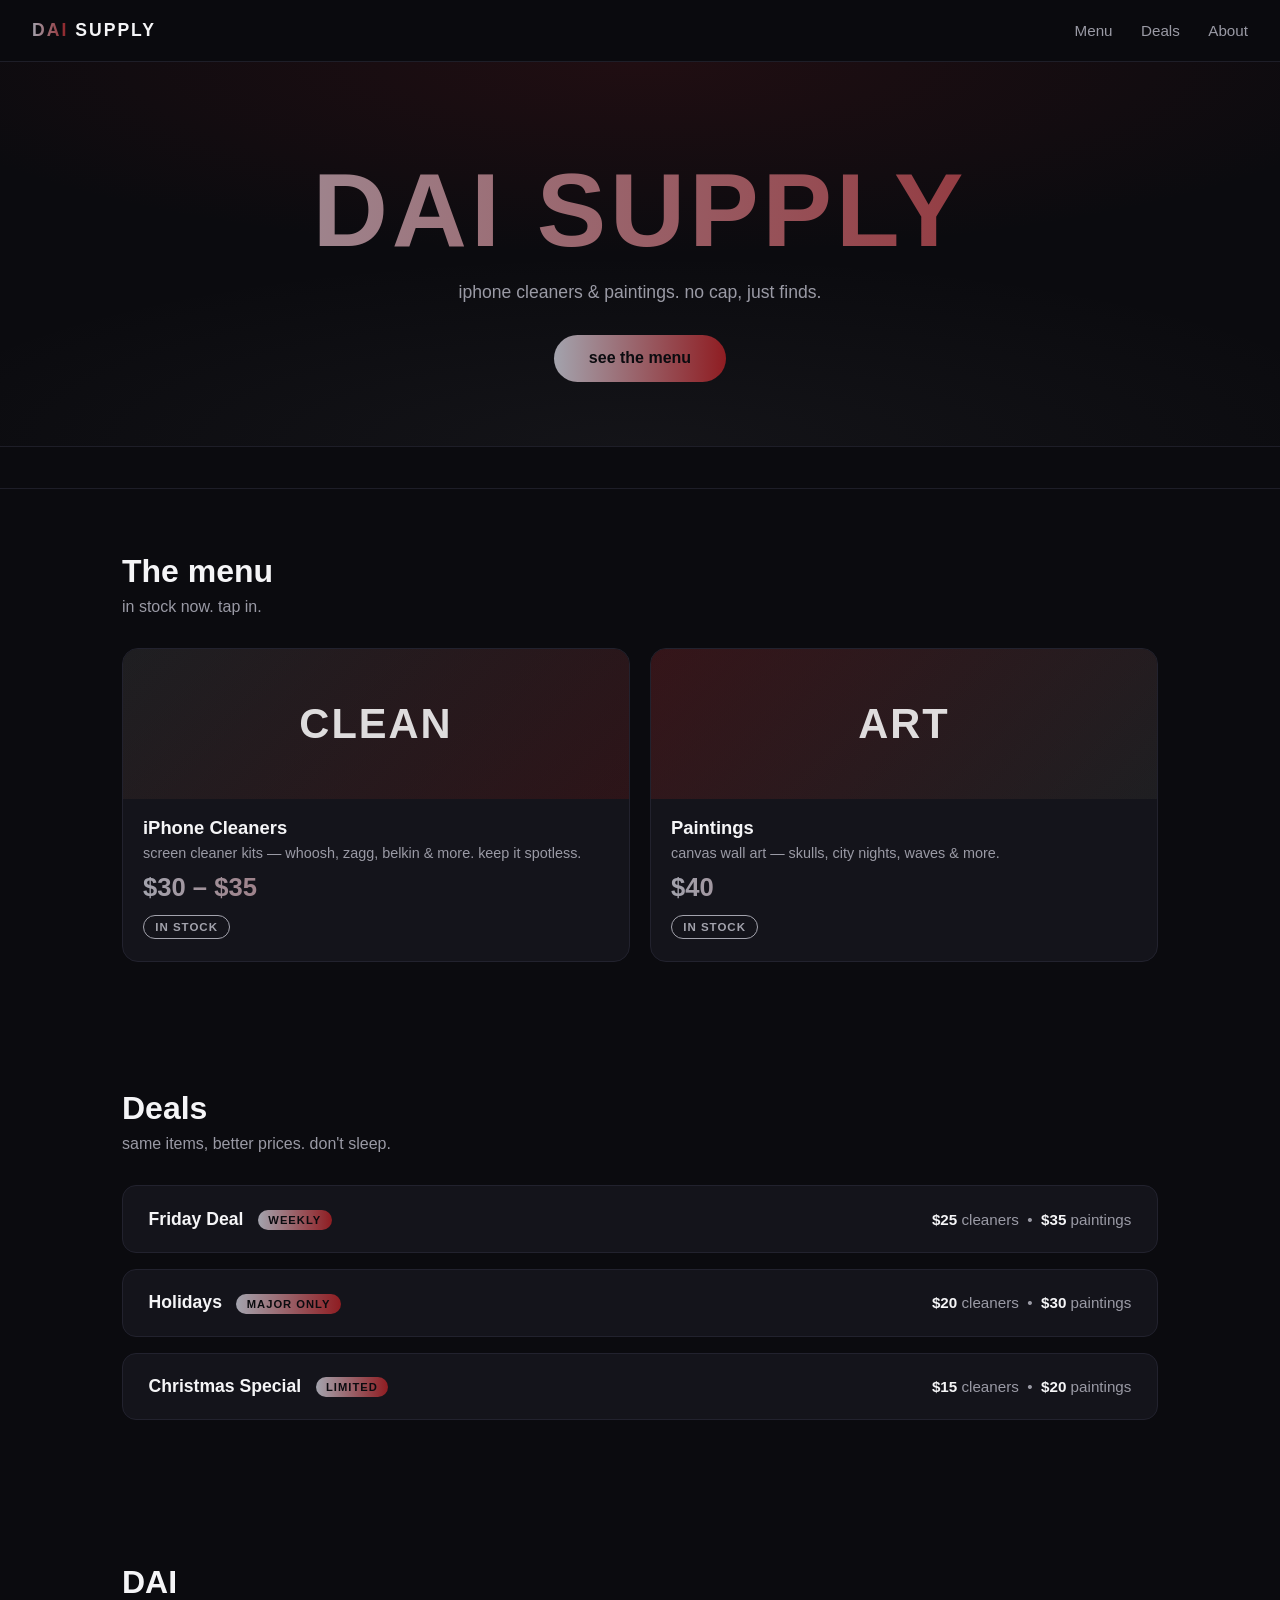
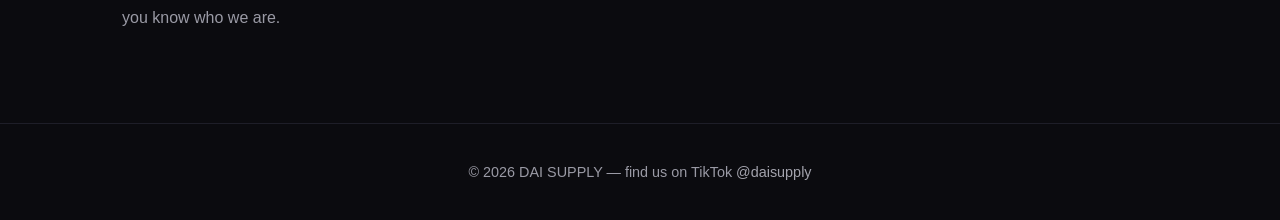
==== index.html @ c64c6b8e "niche colorway: silver + blood red on black" ====
<!DOCTYPE html>
<html lang="en">
<head>
<meta charset="UTF-8">
<meta name="viewport" content="width=device-width, initial-scale=1.0">
<title>DAI SUPPLY — curated finds</title>
<meta name="description" content="DAI SUPPLY — iPhone cleaners & paintings. Picked by Deion, Aiyana & Isaiah.">
<style>
  * { margin: 0; padding: 0; box-sizing: border-box; }
  :root {
    --bg: #0b0b0f;
    --card: #14141b;
    --cyan: #a3a3ad;
    --pink: #8f1d22;
    --text: #f5f5f7;
    --muted: #9a9aa5;
  }
  html { scroll-behavior: smooth; }
  body {
    background: var(--bg);
    color: var(--text);
    font-family: -apple-system, BlinkMacSystemFont, "Segoe UI", Roboto, Helvetica, Arial, sans-serif;
    overflow-x: hidden;
  }
  nav {
    display: flex; justify-content: space-between; align-items: center;
    padding: 1.25rem 2rem;
    position: sticky; top: 0; z-index: 10;
    background: rgba(11,11,15,.85); backdrop-filter: blur(12px);
    border-bottom: 1px solid #1e1e28;
  }
  .logo { font-weight: 900; letter-spacing: 2px; font-size: 1.1rem; }
  .logo span {
    background: linear-gradient(90deg, var(--cyan), var(--pink));
    -webkit-background-clip: text; background-clip: text; color: transparent;
  }
  nav a.links { color: var(--muted); text-decoration: none; margin-left: 1.5rem; font-size: .95rem; }
  nav a.links:hover { color: var(--text); }
  .hero {
    text-align: center;
    padding: 6rem 1.5rem 4rem;
    background: radial-gradient(ellipse 60% 50% at 50% 0%, rgba(143,29,34,.16), transparent),
                radial-gradient(ellipse 60% 50% at 50% 100%, rgba(163,163,173,.06), transparent);
  }
  .hero h1 {
    font-size: clamp(3rem, 10vw, 6.5rem);
    font-weight: 900; letter-spacing: 4px; line-height: 1;
    background: linear-gradient(90deg, var(--cyan), var(--pink));
    -webkit-background-clip: text; background-clip: text; color: transparent;
  }
  .hero p { color: var(--muted); margin: 1.25rem 0 2rem; font-size: 1.1rem; }
  .btn {
    display: inline-block;
    padding: .9rem 2.2rem; border-radius: 999px;
    background: linear-gradient(90deg, var(--cyan), var(--pink));
    color: #0b0b0f; font-weight: 800; text-decoration: none;
    transition: transform .15s ease;
  }
  .btn:hover { transform: scale(1.05); }
  .marquee {
    overflow: hidden; white-space: nowrap;
    border-top: 1px solid #1e1e28; border-bottom: 1px solid #1e1e28;
    padding: .8rem 0; color: var(--muted); font-size: .9rem; letter-spacing: 3px;
  }
  .marquee span { display: inline-block; padding-left: 100%; animation: slide 18s linear infinite; }
  @keyframes slide { to { transform: translateX(-100%); } }
  section { padding: 4rem 2rem; max-width: 1100px; margin: 0 auto; }
  h2 { font-size: 2rem; font-weight: 800; margin-bottom: .5rem; }
  .sub { color: var(--muted); margin-bottom: 2rem; }
  .grid { display: grid; grid-template-columns: repeat(auto-fit, minmax(240px, 1fr)); gap: 1.25rem; }
  .card {
    background: var(--card); border: 1px solid #22222e; border-radius: 16px;
    overflow: hidden; transition: transform .15s ease, border-color .15s ease;
  }
  .card:hover { transform: translateY(-4px); border-color: var(--pink); }
  .art { height: 150px; display: flex; align-items: center; justify-content: center;
         font-size: 2.6rem; font-weight: 900; color: rgba(255,255,255,.85); letter-spacing: 2px; }
  .a1 { background: linear-gradient(135deg, #a3a3ad22, #8f1d2233), linear-gradient(135deg,#0a0a0c,#141216); }
  .a2 { background: linear-gradient(135deg, #8f1d2244, #a3a3ad22), linear-gradient(135deg,#141216,#0a0a0c); }
  .card .body { padding: 1.1rem 1.25rem 1.4rem; }
  .card h3 { font-size: 1.15rem; margin-bottom: .35rem; }
  .card p { color: var(--muted); font-size: .9rem; margin-bottom: .8rem; }
  .price { font-size: 1.6rem; font-weight: 900; margin-bottom: .8rem;
    background: linear-gradient(90deg, var(--cyan), var(--pink));
    -webkit-background-clip: text; background-clip: text; color: transparent; }
  .badge {
    display: inline-block; font-size: .72rem; font-weight: 700; letter-spacing: 1px;
    padding: .3rem .7rem; border-radius: 999px;
    border: 1px solid var(--cyan); color: var(--cyan);
  }
  .deal {
    background: var(--card); border: 1px solid #22222e; border-radius: 14px;
    padding: 1.4rem 1.6rem; margin-bottom: 1rem;
    display: flex; justify-content: space-between; align-items: center; flex-wrap: wrap; gap: .75rem;
  }
  .deal h3 { font-size: 1.1rem; }
  .deal h3 .tag {
    font-size: .7rem; font-weight: 800; letter-spacing: 1px; margin-left: .6rem;
    padding: .25rem .65rem; border-radius: 999px; vertical-align: middle;
    background: linear-gradient(90deg, var(--cyan), var(--pink)); color: #0b0b0f;
  }
  .deal .prices { color: var(--muted); font-size: .95rem; }
  .deal .prices b { color: var(--text); }
  .trio { display: flex; gap: 1rem; flex-wrap: wrap; margin-top: 1rem; }
  .person {
    flex: 1; min-width: 160px; background: var(--card);
    border: 1px solid #22222e; border-radius: 14px; padding: 1.25rem; text-align: center;
  }
  .person .init {
    width: 56px; height: 56px; border-radius: 50%; margin: 0 auto .8rem;
    display: flex; align-items: center; justify-content: center;
    font-weight: 900; font-size: 1.3rem; color: #0b0b0f;
    background: linear-gradient(135deg, var(--cyan), var(--pink));
  }
  footer {
    text-align: center; padding: 2.5rem 1rem; color: var(--muted);
    border-top: 1px solid #1e1e28; font-size: .9rem;
  }
  footer a { color: var(--cyan); text-decoration: none; }
</style>
</head>
<body>

<nav>
  <div class="logo"><span>DAI</span> SUPPLY</div>
  <div>
    <a class="links" href="#menu">Menu</a>
    <a class="links" href="#deals">Deals</a>
    <a class="links" href="#about">About</a>
  </div>
</nav>

<div class="hero">
  <h1>DAI SUPPLY</h1>
  <p>iphone cleaners &amp; paintings. no cap, just finds.</p>
  <a class="btn" href="#menu">see the menu</a>
</div>

<div class="marquee"><span>DAI SUPPLY &nbsp;•&nbsp; IPHONE CLEANERS &nbsp;•&nbsp; PAINTINGS &nbsp;•&nbsp; DAI SUPPLY &nbsp;•&nbsp; IPHONE CLEANERS &nbsp;•&nbsp; PAINTINGS &nbsp;•&nbsp;</span></div>

<section id="menu">
  <h2>The menu</h2>
  <p class="sub">in stock now. tap in.</p>
  <div class="grid">
    <div class="card">
      <div class="art a1">CLEAN</div>
      <div class="body">
        <h3>iPhone Cleaners</h3>
        <p>screen cleaner kits — whoosh, zagg, belkin &amp; more. keep it spotless.</p>
        <div class="price">$30 – $35</div>
        <span class="badge">IN STOCK</span>
      </div>
    </div>
    <div class="card">
      <div class="art a2">ART</div>
      <div class="body">
        <h3>Paintings</h3>
        <p>canvas wall art — skulls, city nights, waves &amp; more.</p>
        <div class="price">$40</div>
        <span class="badge">IN STOCK</span>
      </div>
    </div>
  </div>
</section>

<section id="deals">
  <h2>Deals</h2>
  <p class="sub">same items, better prices. don't sleep.</p>
  <div class="deal">
    <h3>Friday Deal <span class="tag">WEEKLY</span></h3>
    <div class="prices"><b>$25</b> cleaners &nbsp;•&nbsp; <b>$35</b> paintings</div>
  </div>
  <div class="deal">
    <h3>Holidays <span class="tag">MAJOR ONLY</span></h3>
    <div class="prices"><b>$20</b> cleaners &nbsp;•&nbsp; <b>$30</b> paintings</div>
  </div>
  <div class="deal">
    <h3>Christmas Special <span class="tag">LIMITED</span></h3>
    <div class="prices"><b>$15</b> cleaners &nbsp;•&nbsp; <b>$20</b> paintings</div>
  </div>
</section>

<section id="about">
  <h2>DAI</h2>
  <p class="sub">you know who we are.</p>
</section>

<footer>
  © 2026 DAI SUPPLY — find us on TikTok <a href="https://www.tiktok.com" target="_blank" rel="noopener">@daisupply</a>
</footer>

</body>
</html>
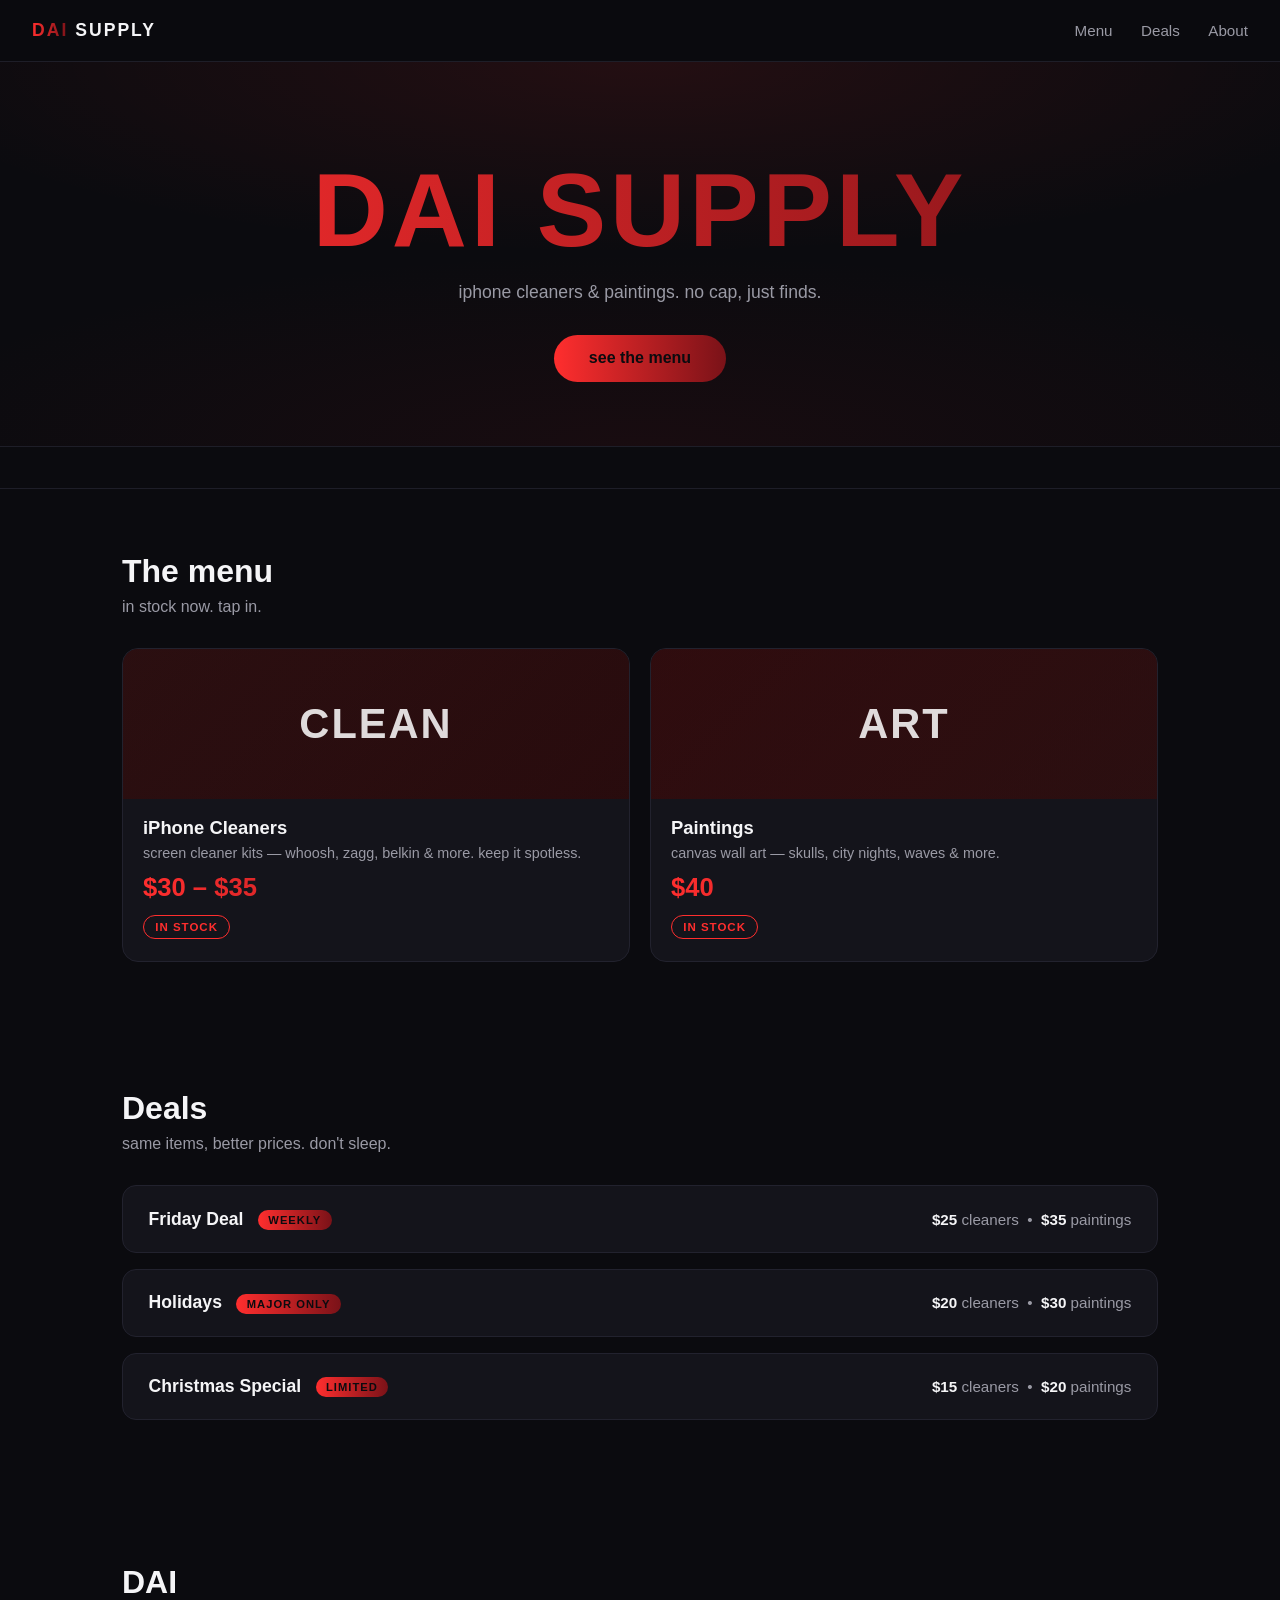
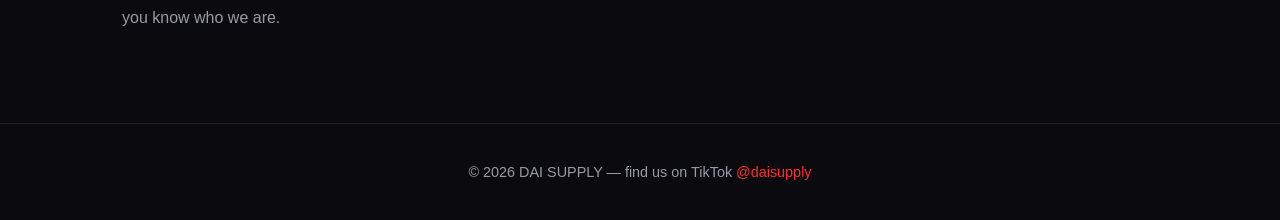
==== commit 1f4772cc: "black and red only" ====
--- a/index.html
+++ b/index.html
@@ -10,8 +10,8 @@
   :root {
     --bg: #0b0b0f;
     --card: #14141b;
-    --cyan: #a3a3ad;
-    --pink: #8f1d22;
+    --cyan: #ff2e2e;
+    --pink: #7a1218;
     --text: #f5f5f7;
     --muted: #9a9aa5;
   }
@@ -39,8 +39,8 @@
   .hero {
     text-align: center;
     padding: 6rem 1.5rem 4rem;
-    background: radial-gradient(ellipse 60% 50% at 50% 0%, rgba(143,29,34,.16), transparent),
-                radial-gradient(ellipse 60% 50% at 50% 100%, rgba(163,163,173,.06), transparent);
+    background: radial-gradient(ellipse 60% 50% at 50% 0%, rgba(255,46,46,.10), transparent),
+                radial-gradient(ellipse 60% 50% at 50% 100%, rgba(122,18,24,.12), transparent);
   }
   .hero h1 {
     font-size: clamp(3rem, 10vw, 6.5rem);
@@ -75,8 +75,8 @@
   .card:hover { transform: translateY(-4px); border-color: var(--pink); }
   .art { height: 150px; display: flex; align-items: center; justify-content: center;
          font-size: 2.6rem; font-weight: 900; color: rgba(255,255,255,.85); letter-spacing: 2px; }
-  .a1 { background: linear-gradient(135deg, #a3a3ad22, #8f1d2233), linear-gradient(135deg,#0a0a0c,#141216); }
-  .a2 { background: linear-gradient(135deg, #8f1d2244, #a3a3ad22), linear-gradient(135deg,#141216,#0a0a0c); }
+  .a1 { background: linear-gradient(135deg, #ff2e2e22, #7a121833), linear-gradient(135deg,#0a0a0c,#140a0b); }
+  .a2 { background: linear-gradient(135deg, #7a121844, #ff2e2e22), linear-gradient(135deg,#140a0b,#0a0a0c); }
   .card .body { padding: 1.1rem 1.25rem 1.4rem; }
   .card h3 { font-size: 1.15rem; margin-bottom: .35rem; }
   .card p { color: var(--muted); font-size: .9rem; margin-bottom: .8rem; }
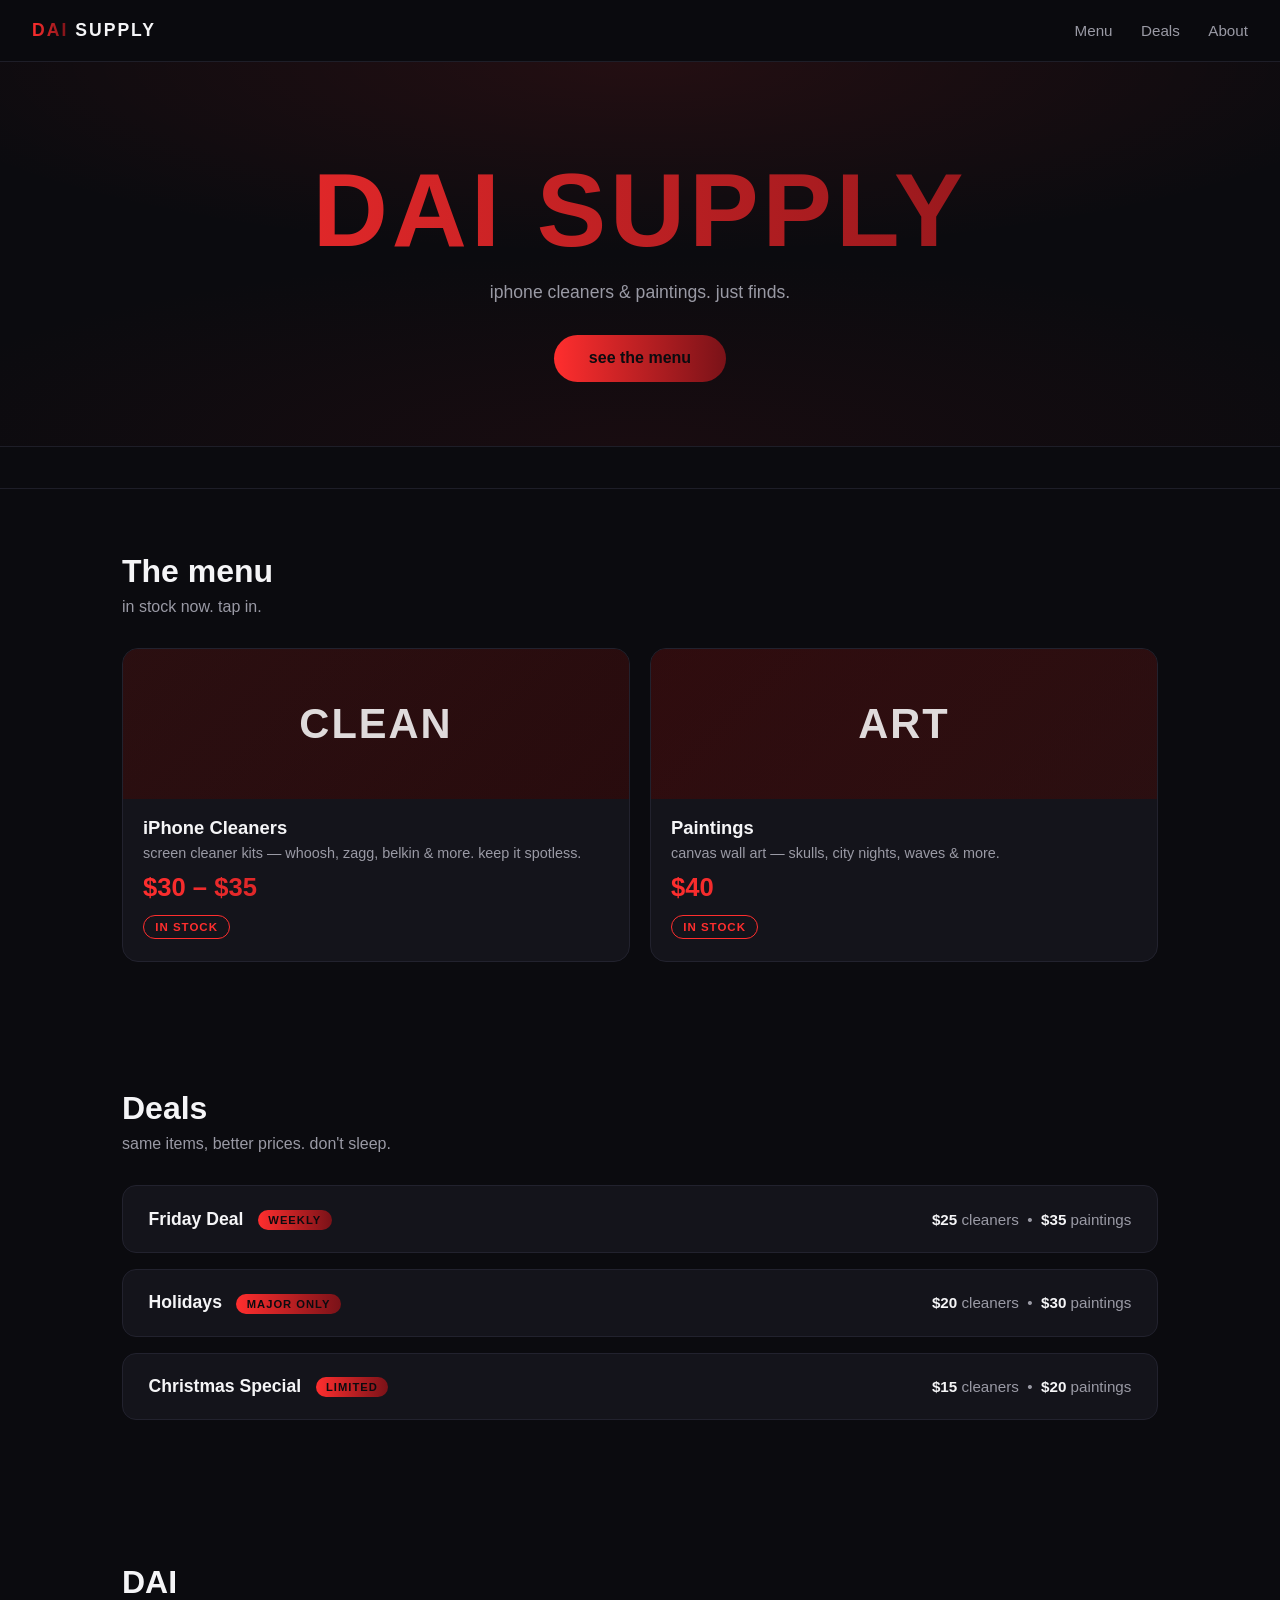
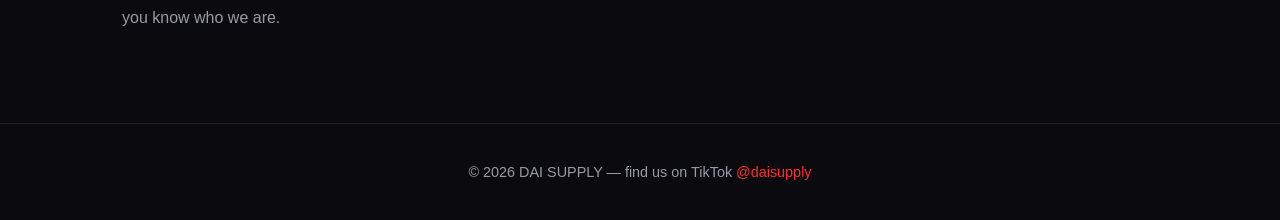
==== commit 1ccdd7e5: "remove no cap from tagline" ====
--- a/index.html
+++ b/index.html
@@ -132,7 +132,7 @@
 
 <div class="hero">
   <h1>DAI SUPPLY</h1>
-  <p>iphone cleaners &amp; paintings. no cap, just finds.</p>
+  <p>iphone cleaners &amp; paintings. just finds.</p>
   <a class="btn" href="#menu">see the menu</a>
 </div>
 
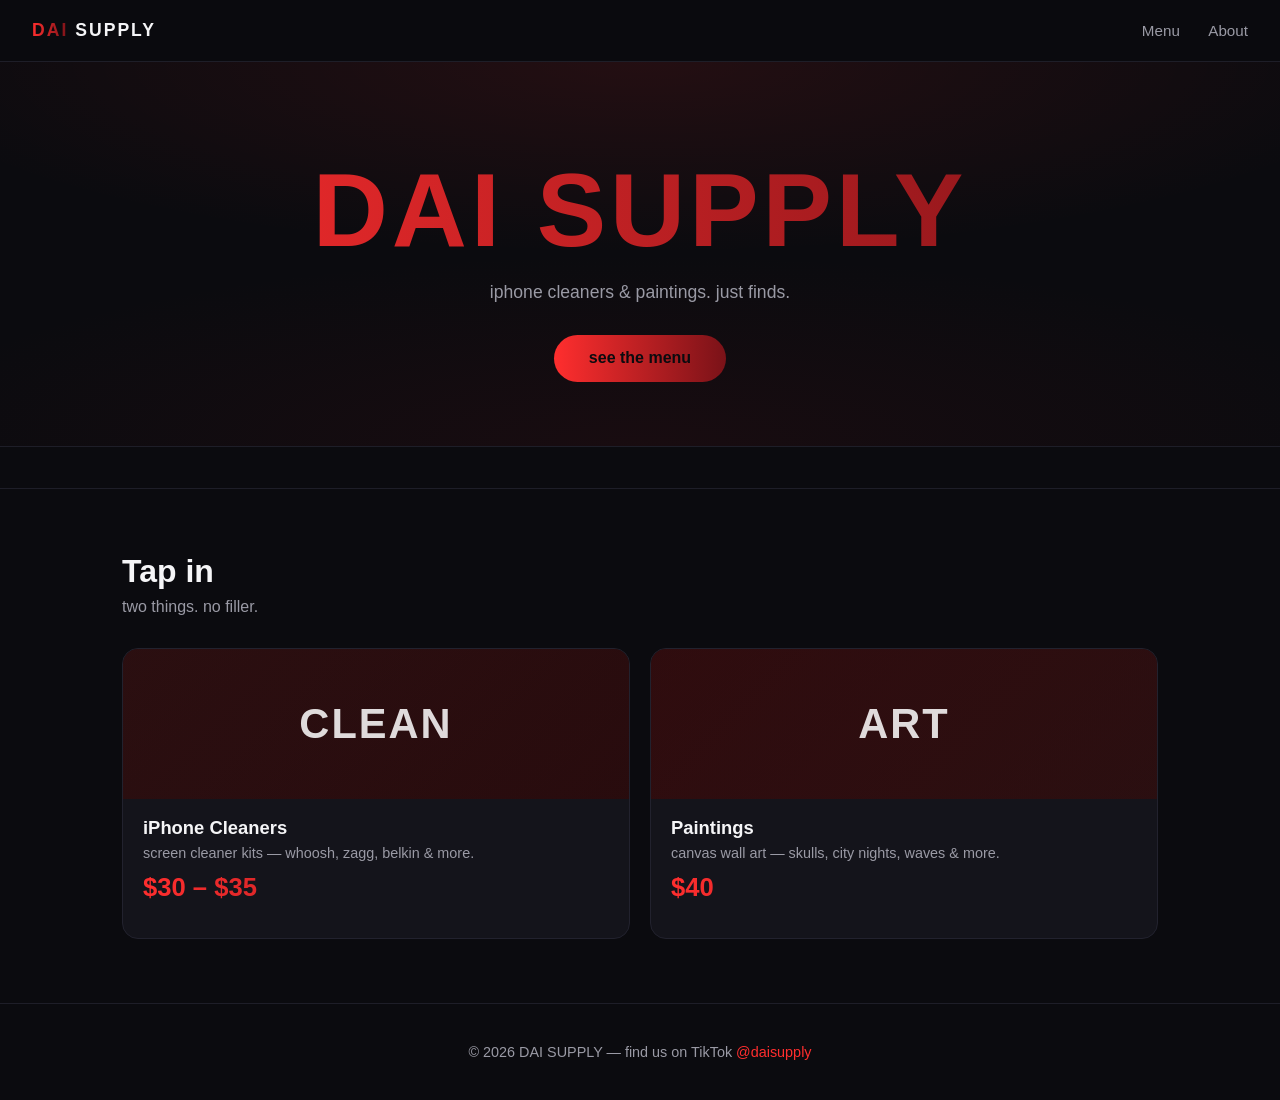
==== commit 55106554: "split into home/menu/about pages with shared theme" ====
--- a/index.html
+++ b/index.html
@@ -3,190 +3,53 @@
 <head>
 <meta charset="UTF-8">
 <meta name="viewport" content="width=device-width, initial-scale=1.0">
-<title>DAI SUPPLY — curated finds</title>
-<meta name="description" content="DAI SUPPLY — iPhone cleaners & paintings. Picked by Deion, Aiyana & Isaiah.">
-<style>
-  * { margin: 0; padding: 0; box-sizing: border-box; }
-  :root {
-    --bg: #0b0b0f;
-    --card: #14141b;
-    --cyan: #ff2e2e;
-    --pink: #7a1218;
-    --text: #f5f5f7;
-    --muted: #9a9aa5;
-  }
-  html { scroll-behavior: smooth; }
-  body {
-    background: var(--bg);
-    color: var(--text);
-    font-family: -apple-system, BlinkMacSystemFont, "Segoe UI", Roboto, Helvetica, Arial, sans-serif;
-    overflow-x: hidden;
-  }
-  nav {
-    display: flex; justify-content: space-between; align-items: center;
-    padding: 1.25rem 2rem;
-    position: sticky; top: 0; z-index: 10;
-    background: rgba(11,11,15,.85); backdrop-filter: blur(12px);
-    border-bottom: 1px solid #1e1e28;
-  }
-  .logo { font-weight: 900; letter-spacing: 2px; font-size: 1.1rem; }
-  .logo span {
-    background: linear-gradient(90deg, var(--cyan), var(--pink));
-    -webkit-background-clip: text; background-clip: text; color: transparent;
-  }
-  nav a.links { color: var(--muted); text-decoration: none; margin-left: 1.5rem; font-size: .95rem; }
-  nav a.links:hover { color: var(--text); }
-  .hero {
-    text-align: center;
-    padding: 6rem 1.5rem 4rem;
-    background: radial-gradient(ellipse 60% 50% at 50% 0%, rgba(255,46,46,.10), transparent),
-                radial-gradient(ellipse 60% 50% at 50% 100%, rgba(122,18,24,.12), transparent);
-  }
-  .hero h1 {
-    font-size: clamp(3rem, 10vw, 6.5rem);
-    font-weight: 900; letter-spacing: 4px; line-height: 1;
-    background: linear-gradient(90deg, var(--cyan), var(--pink));
-    -webkit-background-clip: text; background-clip: text; color: transparent;
-  }
-  .hero p { color: var(--muted); margin: 1.25rem 0 2rem; font-size: 1.1rem; }
-  .btn {
-    display: inline-block;
-    padding: .9rem 2.2rem; border-radius: 999px;
-    background: linear-gradient(90deg, var(--cyan), var(--pink));
-    color: #0b0b0f; font-weight: 800; text-decoration: none;
-    transition: transform .15s ease;
-  }
-  .btn:hover { transform: scale(1.05); }
-  .marquee {
-    overflow: hidden; white-space: nowrap;
-    border-top: 1px solid #1e1e28; border-bottom: 1px solid #1e1e28;
-    padding: .8rem 0; color: var(--muted); font-size: .9rem; letter-spacing: 3px;
-  }
-  .marquee span { display: inline-block; padding-left: 100%; animation: slide 18s linear infinite; }
-  @keyframes slide { to { transform: translateX(-100%); } }
-  section { padding: 4rem 2rem; max-width: 1100px; margin: 0 auto; }
-  h2 { font-size: 2rem; font-weight: 800; margin-bottom: .5rem; }
-  .sub { color: var(--muted); margin-bottom: 2rem; }
-  .grid { display: grid; grid-template-columns: repeat(auto-fit, minmax(240px, 1fr)); gap: 1.25rem; }
-  .card {
-    background: var(--card); border: 1px solid #22222e; border-radius: 16px;
-    overflow: hidden; transition: transform .15s ease, border-color .15s ease;
-  }
-  .card:hover { transform: translateY(-4px); border-color: var(--pink); }
-  .art { height: 150px; display: flex; align-items: center; justify-content: center;
-         font-size: 2.6rem; font-weight: 900; color: rgba(255,255,255,.85); letter-spacing: 2px; }
-  .a1 { background: linear-gradient(135deg, #ff2e2e22, #7a121833), linear-gradient(135deg,#0a0a0c,#140a0b); }
-  .a2 { background: linear-gradient(135deg, #7a121844, #ff2e2e22), linear-gradient(135deg,#140a0b,#0a0a0c); }
-  .card .body { padding: 1.1rem 1.25rem 1.4rem; }
-  .card h3 { font-size: 1.15rem; margin-bottom: .35rem; }
-  .card p { color: var(--muted); font-size: .9rem; margin-bottom: .8rem; }
-  .price { font-size: 1.6rem; font-weight: 900; margin-bottom: .8rem;
-    background: linear-gradient(90deg, var(--cyan), var(--pink));
-    -webkit-background-clip: text; background-clip: text; color: transparent; }
-  .badge {
-    display: inline-block; font-size: .72rem; font-weight: 700; letter-spacing: 1px;
-    padding: .3rem .7rem; border-radius: 999px;
-    border: 1px solid var(--cyan); color: var(--cyan);
-  }
-  .deal {
-    background: var(--card); border: 1px solid #22222e; border-radius: 14px;
-    padding: 1.4rem 1.6rem; margin-bottom: 1rem;
-    display: flex; justify-content: space-between; align-items: center; flex-wrap: wrap; gap: .75rem;
-  }
-  .deal h3 { font-size: 1.1rem; }
-  .deal h3 .tag {
-    font-size: .7rem; font-weight: 800; letter-spacing: 1px; margin-left: .6rem;
-    padding: .25rem .65rem; border-radius: 999px; vertical-align: middle;
-    background: linear-gradient(90deg, var(--cyan), var(--pink)); color: #0b0b0f;
-  }
-  .deal .prices { color: var(--muted); font-size: .95rem; }
-  .deal .prices b { color: var(--text); }
-  .trio { display: flex; gap: 1rem; flex-wrap: wrap; margin-top: 1rem; }
-  .person {
-    flex: 1; min-width: 160px; background: var(--card);
-    border: 1px solid #22222e; border-radius: 14px; padding: 1.25rem; text-align: center;
-  }
-  .person .init {
-    width: 56px; height: 56px; border-radius: 50%; margin: 0 auto .8rem;
-    display: flex; align-items: center; justify-content: center;
-    font-weight: 900; font-size: 1.3rem; color: #0b0b0f;
-    background: linear-gradient(135deg, var(--cyan), var(--pink));
-  }
-  footer {
-    text-align: center; padding: 2.5rem 1rem; color: var(--muted);
-    border-top: 1px solid #1e1e28; font-size: .9rem;
-  }
-  footer a { color: var(--cyan); text-decoration: none; }
-</style>
+<title>DAI SUPPLY</title>
+<meta name="description" content="DAI SUPPLY — iphone cleaners & paintings. just finds.">
+<link rel="stylesheet" href="styles.css">
 </head>
 <body>
 
 <nav>
-  <div class="logo"><span>DAI</span> SUPPLY</div>
+  <a class="logo" href="index.html"><span>DAI</span> SUPPLY</a>
   <div>
-    <a class="links" href="#menu">Menu</a>
-    <a class="links" href="#deals">Deals</a>
-    <a class="links" href="#about">About</a>
+    <a class="links" href="menu.html">Menu</a>
+    <a class="links" href="about.html">About</a>
   </div>
 </nav>
 
 <div class="hero">
   <h1>DAI SUPPLY</h1>
   <p>iphone cleaners &amp; paintings. just finds.</p>
-  <a class="btn" href="#menu">see the menu</a>
+  <a class="btn" href="menu.html">see the menu</a>
 </div>
 
 <div class="marquee"><span>DAI SUPPLY &nbsp;•&nbsp; IPHONE CLEANERS &nbsp;•&nbsp; PAINTINGS &nbsp;•&nbsp; DAI SUPPLY &nbsp;•&nbsp; IPHONE CLEANERS &nbsp;•&nbsp; PAINTINGS &nbsp;•&nbsp;</span></div>
 
-<section id="menu">
-  <h2>The menu</h2>
-  <p class="sub">in stock now. tap in.</p>
+<section>
+  <h2>Tap in</h2>
+  <p class="sub">two things. no filler.</p>
   <div class="grid">
-    <div class="card">
+    <a class="card" href="menu.html">
       <div class="art a1">CLEAN</div>
       <div class="body">
         <h3>iPhone Cleaners</h3>
-        <p>screen cleaner kits — whoosh, zagg, belkin &amp; more. keep it spotless.</p>
+        <p>screen cleaner kits — whoosh, zagg, belkin &amp; more.</p>
         <div class="price">$30 – $35</div>
-        <span class="badge">IN STOCK</span>
       </div>
-    </div>
-    <div class="card">
+    </a>
+    <a class="card" href="menu.html">
       <div class="art a2">ART</div>
       <div class="body">
         <h3>Paintings</h3>
         <p>canvas wall art — skulls, city nights, waves &amp; more.</p>
         <div class="price">$40</div>
-        <span class="badge">IN STOCK</span>
       </div>
-    </div>
+    </a>
   </div>
 </section>
 
-<section id="deals">
-  <h2>Deals</h2>
-  <p class="sub">same items, better prices. don't sleep.</p>
-  <div class="deal">
-    <h3>Friday Deal <span class="tag">WEEKLY</span></h3>
-    <div class="prices"><b>$25</b> cleaners &nbsp;•&nbsp; <b>$35</b> paintings</div>
-  </div>
-  <div class="deal">
-    <h3>Holidays <span class="tag">MAJOR ONLY</span></h3>
-    <div class="prices"><b>$20</b> cleaners &nbsp;•&nbsp; <b>$30</b> paintings</div>
-  </div>
-  <div class="deal">
-    <h3>Christmas Special <span class="tag">LIMITED</span></h3>
-    <div class="prices"><b>$15</b> cleaners &nbsp;•&nbsp; <b>$20</b> paintings</div>
-  </div>
-</section>
-
-<section id="about">
-  <h2>DAI</h2>
-  <p class="sub">you know who we are.</p>
-</section>
-
 <footer>
-  © 2026 DAI SUPPLY — find us on TikTok <a href="https://www.tiktok.com" target="_blank" rel="noopener">@daisupply</a>
+  © 2026 DAI SUPPLY — find us on TikTok <a href="https://www.tiktok.com/@daisupply" target="_blank" rel="noopener">@daisupply</a>
 </footer>
 
 </body>
--- a/styles.css
+++ b/styles.css
@@ -0,0 +1,101 @@
+* { margin: 0; padding: 0; box-sizing: border-box; }
+:root {
+  --bg: #0b0b0f;
+  --card: #14141b;
+  --cyan: #ff2e2e;
+  --pink: #7a1218;
+  --text: #f5f5f7;
+  --muted: #9a9aa5;
+}
+html { scroll-behavior: smooth; }
+body {
+  background: var(--bg);
+  color: var(--text);
+  font-family: -apple-system, BlinkMacSystemFont, "Segoe UI", Roboto, Helvetica, Arial, sans-serif;
+  overflow-x: hidden;
+}
+nav {
+  display: flex; justify-content: space-between; align-items: center;
+  padding: 1.25rem 2rem;
+  position: sticky; top: 0; z-index: 10;
+  background: rgba(11,11,15,.85); backdrop-filter: blur(12px);
+  border-bottom: 1px solid #1e1e28;
+}
+.logo { font-weight: 900; letter-spacing: 2px; font-size: 1.1rem; color: var(--text); text-decoration: none; }
+.logo span {
+  background: linear-gradient(90deg, var(--cyan), var(--pink));
+  -webkit-background-clip: text; background-clip: text; color: transparent;
+}
+nav a.links { color: var(--muted); text-decoration: none; margin-left: 1.5rem; font-size: .95rem; }
+nav a.links:hover { color: var(--text); }
+.hero {
+  text-align: center;
+  padding: 6rem 1.5rem 4rem;
+  background: radial-gradient(ellipse 60% 50% at 50% 0%, rgba(255,46,46,.10), transparent),
+              radial-gradient(ellipse 60% 50% at 50% 100%, rgba(122,18,24,.12), transparent);
+}
+.hero h1 {
+  font-size: clamp(3rem, 10vw, 6.5rem);
+  font-weight: 900; letter-spacing: 4px; line-height: 1;
+  background: linear-gradient(90deg, var(--cyan), var(--pink));
+  -webkit-background-clip: text; background-clip: text; color: transparent;
+}
+.hero p { color: var(--muted); margin: 1.25rem 0 2rem; font-size: 1.1rem; }
+.btn {
+  display: inline-block;
+  padding: .9rem 2.2rem; border-radius: 999px;
+  background: linear-gradient(90deg, var(--cyan), var(--pink));
+  color: #0b0b0f; font-weight: 800; text-decoration: none;
+  transition: transform .15s ease;
+}
+.btn:hover { transform: scale(1.05); }
+.marquee {
+  overflow: hidden; white-space: nowrap;
+  border-top: 1px solid #1e1e28; border-bottom: 1px solid #1e1e28;
+  padding: .8rem 0; color: var(--muted); font-size: .9rem; letter-spacing: 3px;
+}
+.marquee span { display: inline-block; padding-left: 100%; animation: slide 18s linear infinite; }
+@keyframes slide { to { transform: translateX(-100%); } }
+section { padding: 4rem 2rem; max-width: 1100px; margin: 0 auto; }
+h2 { font-size: 2rem; font-weight: 800; margin-bottom: .5rem; }
+.sub { color: var(--muted); margin-bottom: 2rem; }
+.grid { display: grid; grid-template-columns: repeat(auto-fit, minmax(240px, 1fr)); gap: 1.25rem; }
+.card {
+  background: var(--card); border: 1px solid #22222e; border-radius: 16px;
+  overflow: hidden; transition: transform .15s ease, border-color .15s ease;
+  text-decoration: none; color: var(--text); display: block;
+}
+.card:hover { transform: translateY(-4px); border-color: var(--pink); }
+.art { height: 150px; display: flex; align-items: center; justify-content: center;
+       font-size: 2.6rem; font-weight: 900; color: rgba(255,255,255,.85); letter-spacing: 2px; }
+.a1 { background: linear-gradient(135deg, #ff2e2e22, #7a121833), linear-gradient(135deg,#0a0a0c,#140a0b); }
+.a2 { background: linear-gradient(135deg, #7a121844, #ff2e2e22), linear-gradient(135deg,#140a0b,#0a0a0c); }
+.card .body { padding: 1.1rem 1.25rem 1.4rem; }
+.card h3 { font-size: 1.15rem; margin-bottom: .35rem; }
+.card p { color: var(--muted); font-size: .9rem; margin-bottom: .8rem; }
+.price { font-size: 1.6rem; font-weight: 900; margin-bottom: .8rem;
+  background: linear-gradient(90deg, var(--cyan), var(--pink));
+  -webkit-background-clip: text; background-clip: text; color: transparent; }
+.badge {
+  display: inline-block; font-size: .72rem; font-weight: 700; letter-spacing: 1px;
+  padding: .3rem .7rem; border-radius: 999px;
+  border: 1px solid var(--cyan); color: var(--cyan);
+}
+.deal {
+  background: var(--card); border: 1px solid #22222e; border-radius: 14px;
+  padding: 1.4rem 1.6rem; margin-bottom: 1rem;
+  display: flex; justify-content: space-between; align-items: center; flex-wrap: wrap; gap: .75rem;
+}
+.deal h3 { font-size: 1.1rem; }
+.deal h3 .tag {
+  font-size: .7rem; font-weight: 800; letter-spacing: 1px; margin-left: .6rem;
+  padding: .25rem .65rem; border-radius: 999px; vertical-align: middle;
+  background: linear-gradient(90deg, var(--cyan), var(--pink)); color: #0b0b0f;
+}
+.deal .prices { color: var(--muted); font-size: .95rem; }
+.deal .prices b { color: var(--text); }
+footer {
+  text-align: center; padding: 2.5rem 1rem; color: var(--muted);
+  border-top: 1px solid #1e1e28; font-size: .9rem;
+}
+footer a { color: var(--cyan); text-decoration: none; }
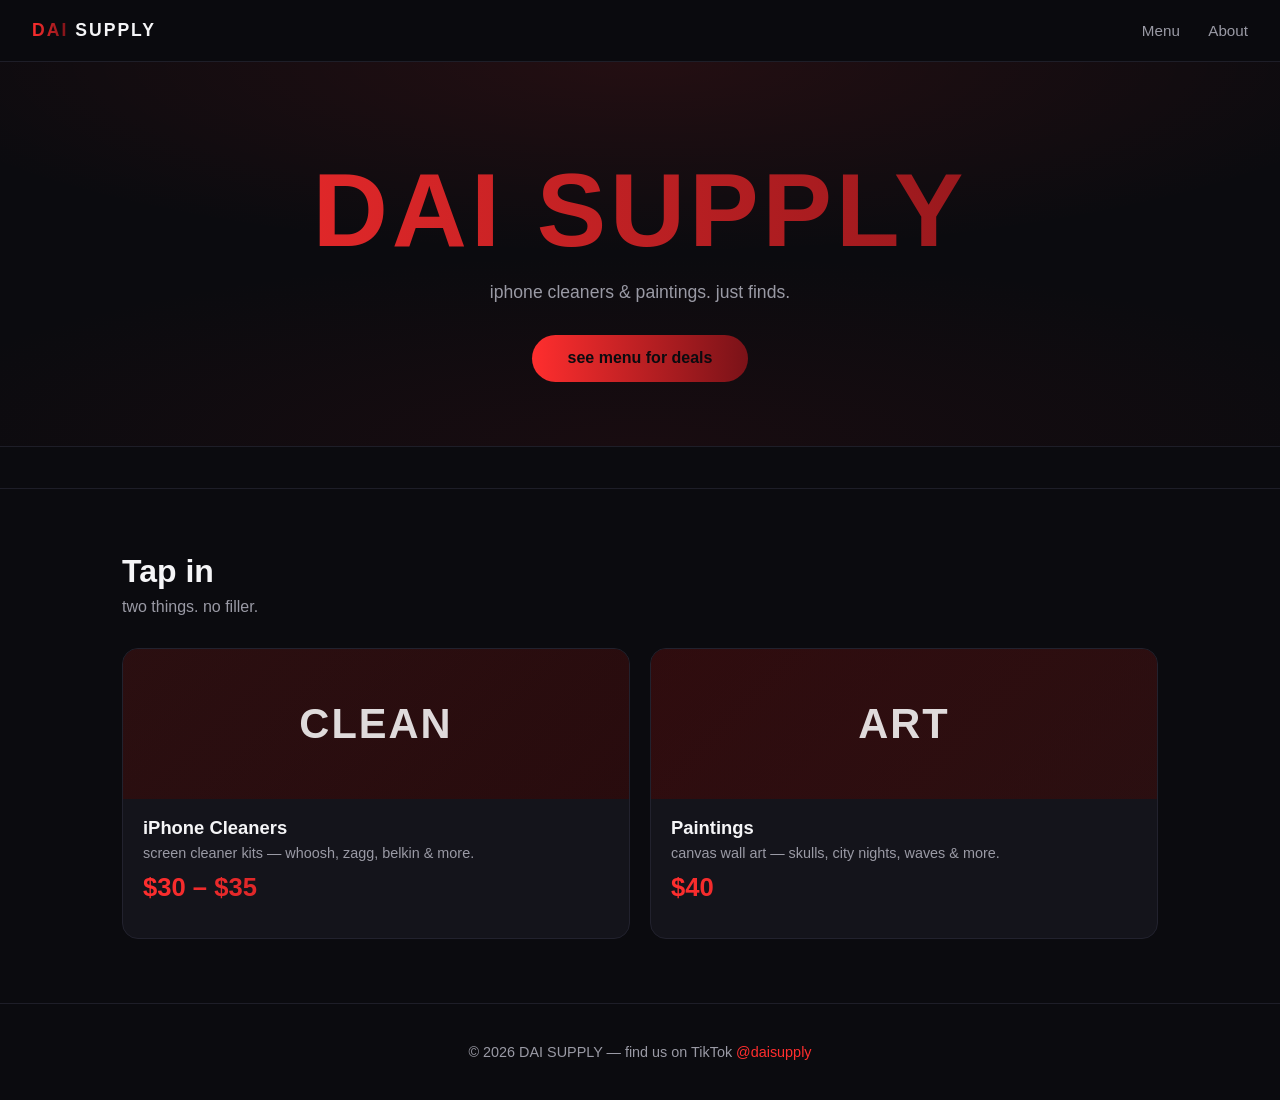
==== commit 682eaacd: "button now says see menu for deals" ====
--- a/index.html
+++ b/index.html
@@ -20,7 +20,7 @@
 <div class="hero">
   <h1>DAI SUPPLY</h1>
   <p>iphone cleaners &amp; paintings. just finds.</p>
-  <a class="btn" href="menu.html">see the menu</a>
+  <a class="btn" href="menu.html">see menu for deals</a>
 </div>
 
 <div class="marquee"><span>DAI SUPPLY &nbsp;•&nbsp; IPHONE CLEANERS &nbsp;•&nbsp; PAINTINGS &nbsp;•&nbsp; DAI SUPPLY &nbsp;•&nbsp; IPHONE CLEANERS &nbsp;•&nbsp; PAINTINGS &nbsp;•&nbsp;</span></div>
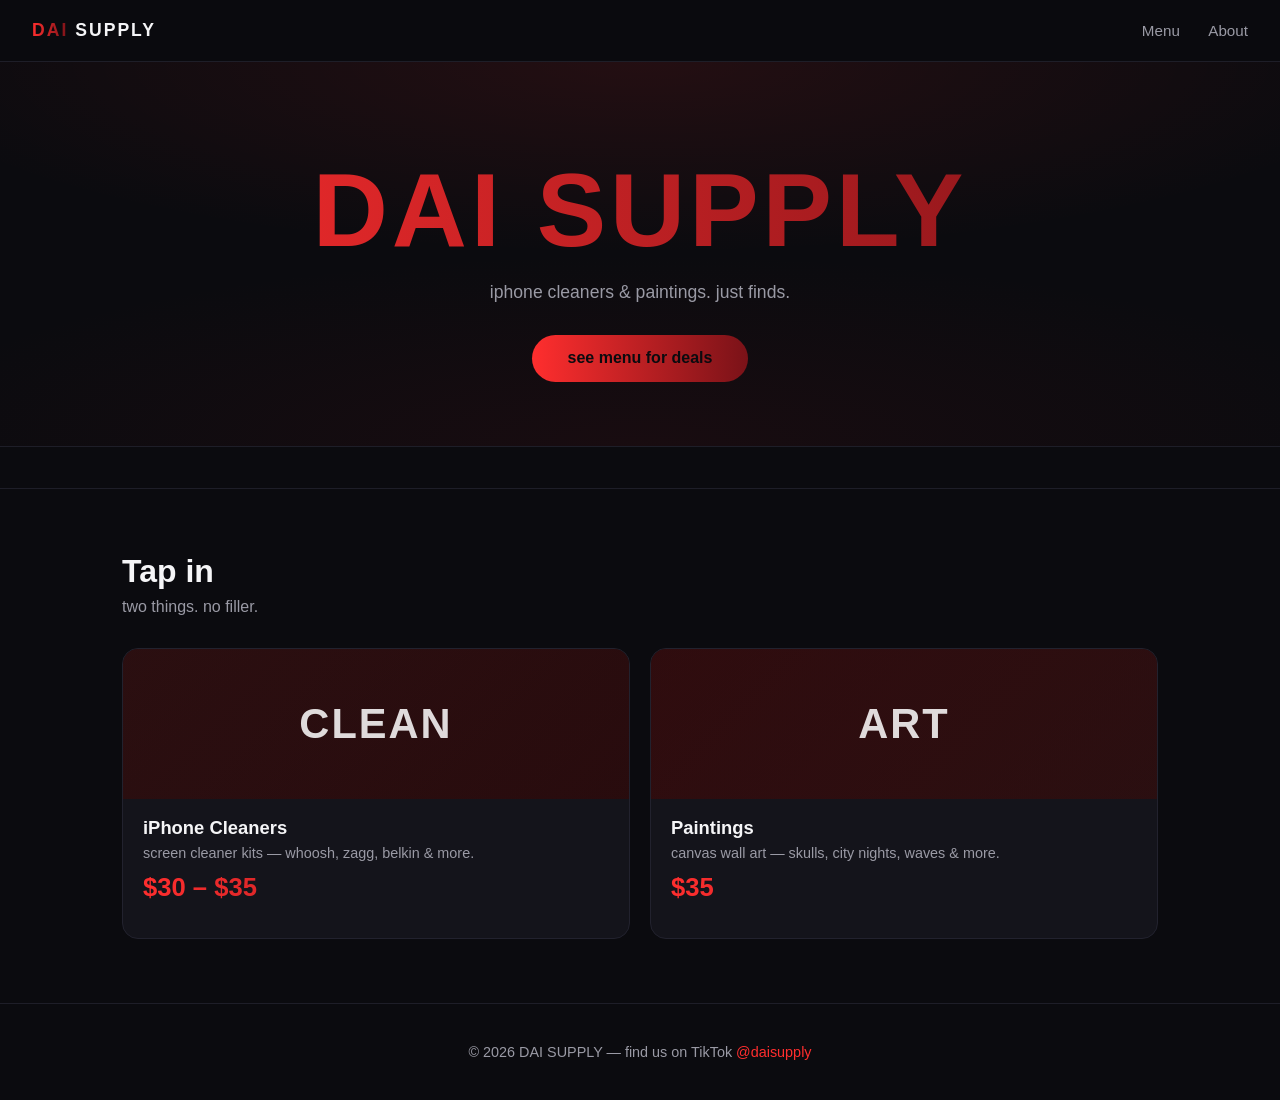
==== commit 398ecdba: "paintings teaser price 40 -> 35" ====
--- a/index.html
+++ b/index.html
@@ -42,7 +42,7 @@
       <div class="body">
         <h3>Paintings</h3>
         <p>canvas wall art — skulls, city nights, waves &amp; more.</p>
-        <div class="price">$40</div>
+        <div class="price">$35</div>
       </div>
     </a>
   </div>
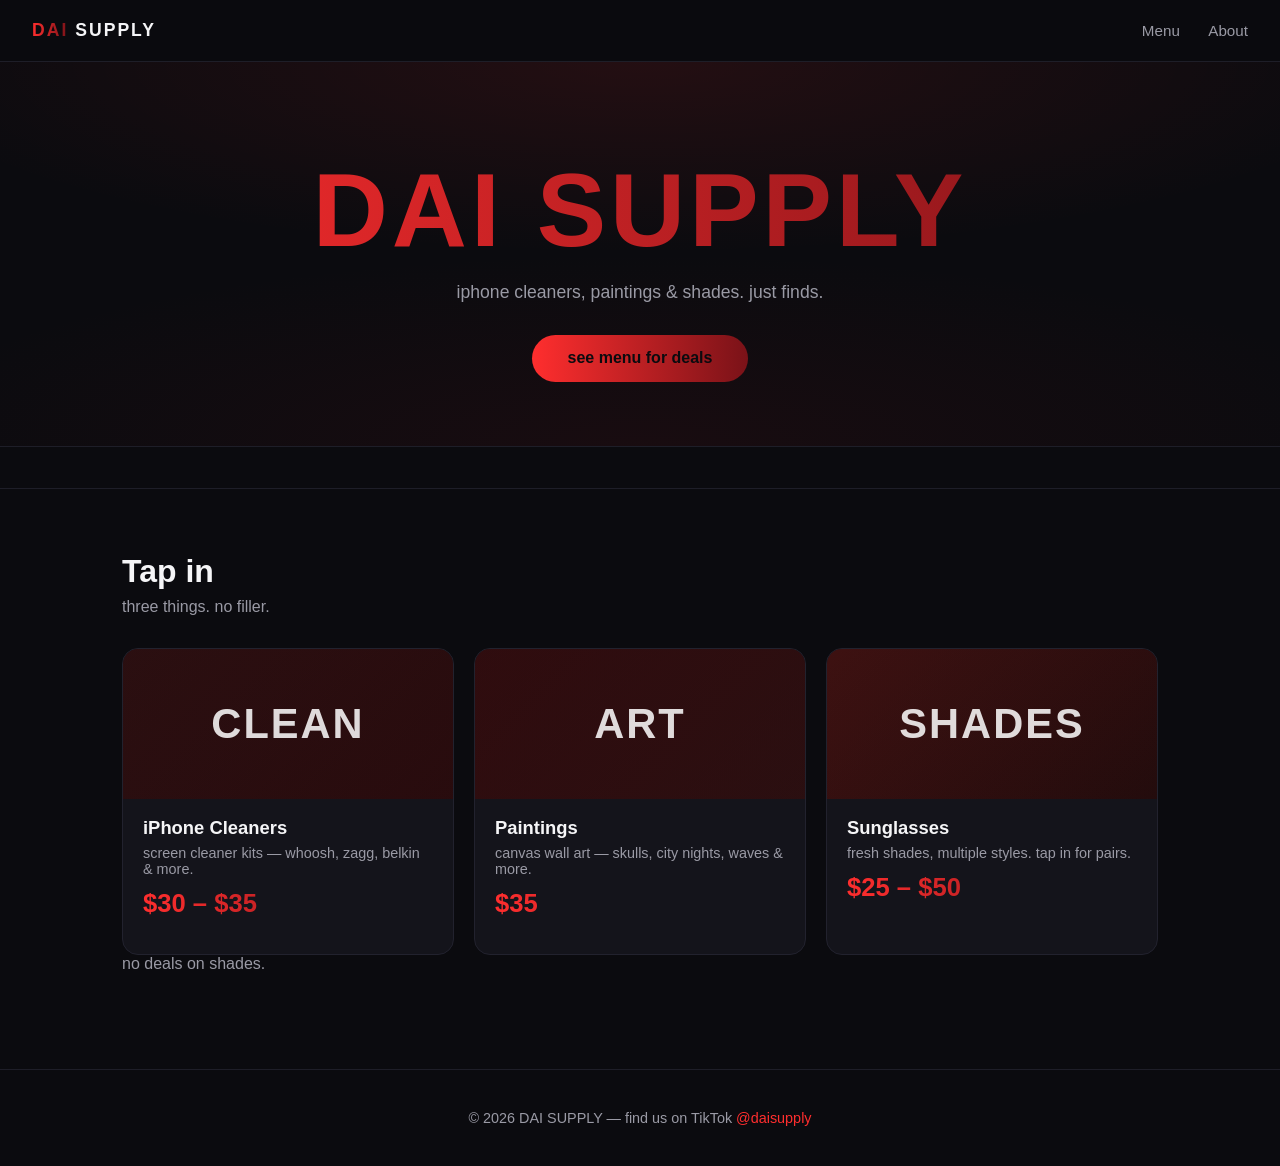
==== commit 9d7dfc94: "homepage shades card" ====
--- a/index.html
+++ b/index.html
@@ -4,7 +4,7 @@
 <meta charset="UTF-8">
 <meta name="viewport" content="width=device-width, initial-scale=1.0">
 <title>DAI SUPPLY</title>
-<meta name="description" content="DAI SUPPLY — iphone cleaners & paintings. just finds.">
+<meta name="description" content="DAI SUPPLY — iphone cleaners, paintings & shades. just finds.">
 <link rel="stylesheet" href="styles.css">
 </head>
 <body>
@@ -19,15 +19,15 @@
 
 <div class="hero">
   <h1>DAI SUPPLY</h1>
-  <p>iphone cleaners &amp; paintings. just finds.</p>
+  <p>iphone cleaners, paintings &amp; shades. just finds.</p>
   <a class="btn" href="menu.html">see menu for deals</a>
 </div>
 
-<div class="marquee"><span>DAI SUPPLY &nbsp;•&nbsp; IPHONE CLEANERS &nbsp;•&nbsp; PAINTINGS &nbsp;•&nbsp; DAI SUPPLY &nbsp;•&nbsp; IPHONE CLEANERS &nbsp;•&nbsp; PAINTINGS &nbsp;•&nbsp;</span></div>
+<div class="marquee"><span>DAI SUPPLY &nbsp;•&nbsp; IPHONE CLEANERS &nbsp;•&nbsp; PAINTINGS &nbsp;•&nbsp; SUNGLASSES &nbsp;•&nbsp; DAI SUPPLY &nbsp;•&nbsp; IPHONE CLEANERS &nbsp;•&nbsp; PAINTINGS &nbsp;•&nbsp; SUNGLASSES &nbsp;•&nbsp;</span></div>
 
 <section>
   <h2>Tap in</h2>
-  <p class="sub">two things. no filler.</p>
+  <p class="sub">three things. no filler.</p>
   <div class="grid">
     <a class="card" href="menu.html">
       <div class="art a1">CLEAN</div>
@@ -45,7 +45,16 @@
         <div class="price">$35</div>
       </div>
     </a>
+    <a class="card" href="menu.html">
+      <div class="art a3">SHADES</div>
+      <div class="body">
+        <h3>Sunglasses</h3>
+        <p>fresh shades, multiple styles. tap in for pairs.</p>
+        <div class="price">$25 – $50</div>
+      </div>
+    </a>
   </div>
+  <p class="sub">no deals on shades.</p>
 </section>
 
 <footer>
--- a/styles.css
+++ b/styles.css
@@ -70,6 +70,7 @@
        font-size: 2.6rem; font-weight: 900; color: rgba(255,255,255,.85); letter-spacing: 2px; }
 .a1 { background: linear-gradient(135deg, #ff2e2e22, #7a121833), linear-gradient(135deg,#0a0a0c,#140a0b); }
 .a2 { background: linear-gradient(135deg, #7a121844, #ff2e2e22), linear-gradient(135deg,#140a0b,#0a0a0c); }
+.a3 { background: linear-gradient(135deg, #ff2e2e33, #7a121822), linear-gradient(135deg,#0d0a0a,#160b0b); }
 .card .body { padding: 1.1rem 1.25rem 1.4rem; }
 .card h3 { font-size: 1.15rem; margin-bottom: .35rem; }
 .card p { color: var(--muted); font-size: .9rem; margin-bottom: .8rem; }
